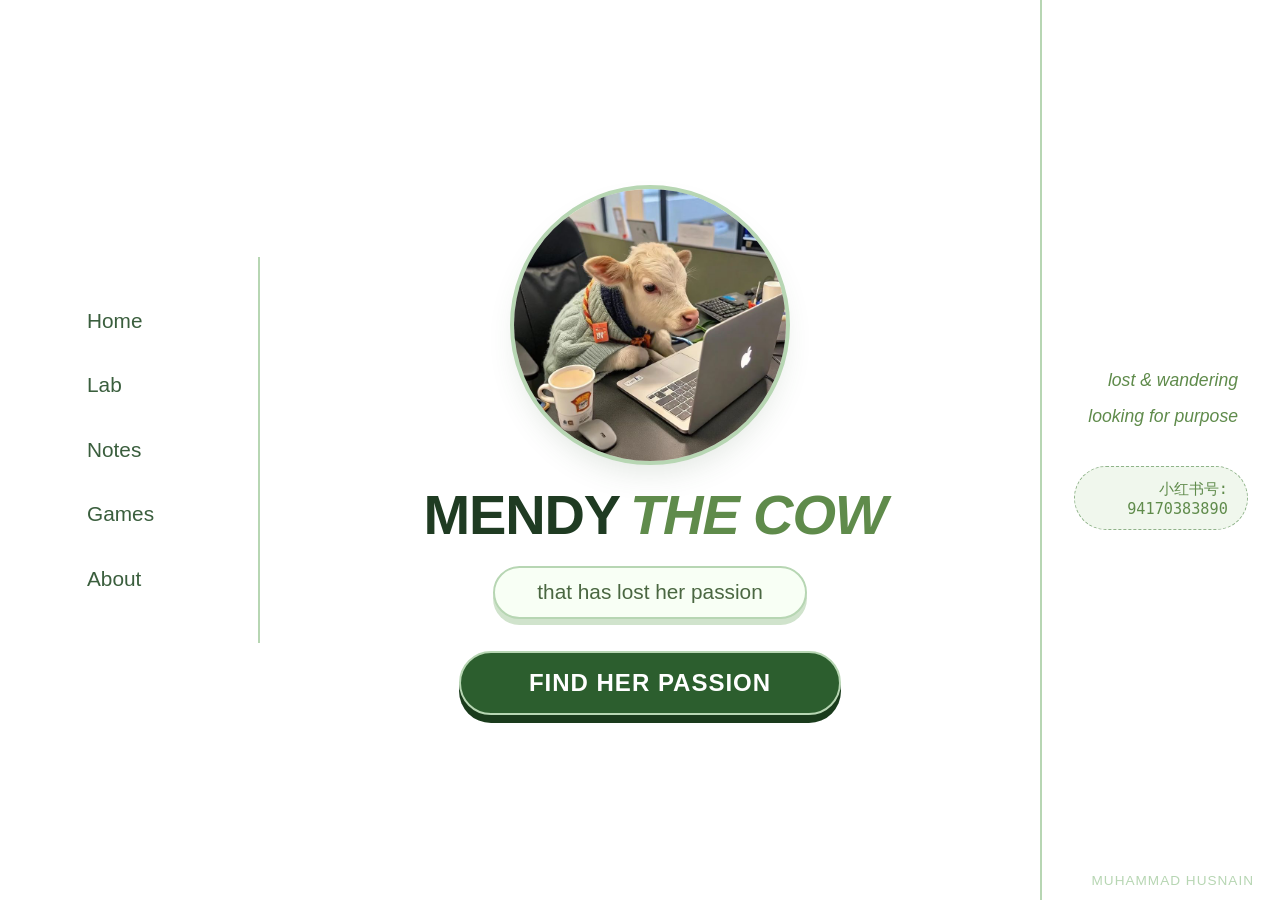
==== index.html @ cbef3d96 "Update index.html" ====
<!DOCTYPE html>
<html lang="en">
<head>
    <meta charset="UTF-8">
    <meta name="viewport" content="width=device-width, initial-scale=1.0">
    <title>Mendy the Cow · Lost Passion</title>
    <!-- UNIcons CDN -->
    <link rel="stylesheet" href="https://cdn.unicons.io/css/unicons.css">
    <style>
        * {
            margin: 0;
            padding: 0;
            box-sizing: border-box;
        }

        body {
            font-family: 'Inter', -apple-system, BlinkMacSystemFont, 'Segoe UI', Roboto, sans-serif;
            background: #ffffff;
            color: #2c3e2f;
            height: 100vh;
            display: flex;
            align-items: center;
            justify-content: center;
            overflow: hidden;
        }

        .main-grid {
            display: grid;
            grid-template-columns: 260px 1fr 240px;
            width: 100vw;
            max-width: 1400px;
            height: 100vh;
            align-items: center;
        }

        /* --- LEFT SIDEBAR with UNIcons --- */
        .left-nav {
            padding: 2rem 2rem 2rem 2.5rem;
            font-size: 1.3rem;
            font-weight: 500;
            line-height: 2.8;
            border-right: 2px solid #b7d6b3;
            height: fit-content;
            color: #3a5e3d;
        }

        .nav-item {
            display: flex;
            align-items: center;
            gap: 15px;
            cursor: pointer;
            transition: 0.2s;
            padding: 0.2rem 0;
            font-family: 'Inter', sans-serif;
        }

        .nav-item i {
            font-size: 1.5rem;
            color: #5f8b4b;
            transition: 0.2s;
            width: 32px;
            display: inline-flex;
            justify-content: center;
        }

        .nav-item:hover {
            color: #1f3b22;
            transform: translateX(8px);
        }

        .nav-item:hover i {
            color: #2c5e2e;
            transform: scale(1.1);
        }

        /* --- CENTER STAGE --- */
        .center-stage {
            display: flex;
            flex-direction: column;
            align-items: center;
            justify-content: center;
            text-align: center;
            padding: 1rem;
            height: 100%;
        }

        .cow-avatar-container {
            width: 280px;
            height: 280px;
            border-radius: 50%;
            background: #f0f7ed;
            display: flex;
            align-items: center;
            justify-content: center;
            margin-bottom: 1.2rem;
            border: 4px solid #b7d6b3;
            box-shadow: 0 15px 30px -8px rgba(58, 94, 61, 0.15);
            overflow: hidden;
            transition: transform 0.3s ease;
        }

        .cow-avatar-container:hover {
            transform: scale(1.02);
        }

        .cow-avatar {
            width: 100%;
            height: 100%;
            object-fit: cover;
            object-position: center 20%;
            display: block;
        }

        .mendy-name {
            font-size: 3.5rem;
            font-weight: 800;
            letter-spacing: -0.02em;
            color: #1f3b22;
            line-height: 1.1;
            margin-bottom: 0.25rem;
            text-transform: uppercase;
            display: flex;
            align-items: center;
            justify-content: center;
            gap: 10px;
        }

        .mendy-name i {
            font-size: 3rem;
            color: #b7d6b3;
            opacity: 0.6;
        }

        .mendy-name span {
            color: #5f8b4b;
            font-style: italic;
            font-weight: 600;
        }

        .description {
            max-width: 500px;
            font-size: 1.3rem;
            color: #4a6741;
            background: #f8fff5;
            padding: 0.8rem 2rem;
            border-radius: 50px;
            border: 2px solid #b7d6b3;
            margin: 1rem 0 2rem 0;
            box-shadow: 0 6px 0 #d0e3cc;
            font-weight: 500;
            display: flex;
            align-items: center;
            gap: 10px;
        }

        .description i {
            font-size: 1.4rem;
            color: #8fb389;
        }

        .passion-button {
            background: #2c5e2e;
            color: white;
            border: none;
            padding: 1rem 3.5rem;
            font-size: 1.5rem;
            font-weight: bold;
            border-radius: 50px;
            cursor: pointer;
            box-shadow: 0 8px 0 #1a3b1c;
            transition: 0.1s linear;
            letter-spacing: 1px;
            border: 2px solid #b7d6b3;
            text-transform: uppercase;
            display: flex;
            align-items: center;
            justify-content: center;
            gap: 12px;
        }

        .passion-button i {
            font-size: 1.6rem;
        }

        .passion-button:hover {
            transform: translateY(4px);
            box-shadow: 0 4px 0 #1a3b1c;
            background: #1f4b21;
        }

        /* --- RIGHT SIDEBAR with icons --- */
        .right-whitespace {
            display: flex;
            flex-direction: column;
            justify-content: center;
            align-items: flex-end;
            height: 100%;
            padding: 2rem;
            border-left: 2px solid #b7d6b3;
            color: #5f8b4b;
            font-size: 1.1rem;
            text-align: right;
            gap: 15px;
        }

        .mood-item {
            display: flex;
            align-items: center;
            gap: 10px;
            font-style: italic;
        }

        .mood-item i {
            font-size: 1.3rem;
            color: #8fb389;
            order: 1;  /* moves icon to the right since text-align is right */
        }

        .xhs-handle {
            background: #f0f7ed;
            padding: 0.7rem 1.2rem;
            border-radius: 40px;
            font-size: 0.95rem;
            border: 1px dashed #8fb389;
            margin-top: 1.5rem;
            font-style: normal;
            font-family: monospace;
            display: flex;
            align-items: center;
            gap: 10px;
        }

        .xhs-handle i {
            font-size: 1.2rem;
            color: #e4405f;  /* xiaohongshu pink/red accent */
        }

        .signature {
            position: fixed;
            bottom: 12px;
            right: 20px;
            font-size: 0.85rem;
            color: #b7d6b3;
            font-weight: 500;
            letter-spacing: 1px;
            display: flex;
            align-items: center;
            gap: 6px;
        }

        .signature i {
            font-size: 0.9rem;
            color: #8fb389;
        }

        @media (max-width: 800px) {
            .main-grid {
                grid-template-columns: 200px 1fr 140px;
            }
            .left-nav { font-size: 1.1rem; padding: 1.5rem; }
            .mendy-name { font-size: 2.5rem; }
            .cow-avatar-container { width: 200px; height: 200px; }
        }
    </style>
</head>
<body>

<div class="main-grid">
    <!-- LEFT: navigation with UNIcons -->
    <nav class="left-nav">
        <div class="nav-item">
            <i class="uil uil-estate"></i>
            <span>Home</span>
        </div>
        <div class="nav-item">
            <i class="uil uil-flask"></i>
            <span>Lab</span>
        </div>
        <div class="nav-item">
            <i class="uil uil-notes"></i>
            <span>Notes</span>
        </div>
        <div class="nav-item">
            <i class="uil uil-game-structure"></i>
            <span>Games</span>
        </div>
        <div class="nav-item">
            <i class="uil uil-info-circle"></i>
            <span>About</span>
        </div>
    </nav>

    <!-- CENTER: Mendy the Cow -->
    <div class="center-stage">
        <div class="cow-avatar-container">
            <img src="cow.jpg" alt="Mendy the Cow" class="cow-avatar">
        </div>
        <div class="mendy-name">
            <i class="uil uil-cow"></i>
            MENDY <span>THE COW</span>
        </div>
        <div class="description">
            <i class="uil uil-frown"></i>
            that has lost her passion
            <i class="uil uil-cloud-sun"></i>
        </div>
        <button class="passion-button" onclick="alert('🐄 Maybe she found it...')">
            <i class="uil uil-search"></i>
            find her passion
            <i class="uil uil-heart"></i>
        </button>
    </div>

    <!-- RIGHT: with UNIcons -->
    <div class="right-whitespace">
        <div class="mood-item">
            <span>lost & wandering</span>
            <i class="uil uil-cloud-wind"></i>
        </div>
        <div class="mood-item">
            <span>looking for purpose</span>
            <i class="uil uil-compass"></i>
        </div>
        <div class="xhs-handle">
            <i class="uil uil-camera"></i>
            小红书号: 94170383890
        </div>
    </div>
</div>

<div class="signature">
    <i class="uil uil-pen"></i>
    MUHAMMAD HUSNAIN
    <i class="uil uil-check-circle"></i>
</div>

</body>
</html>
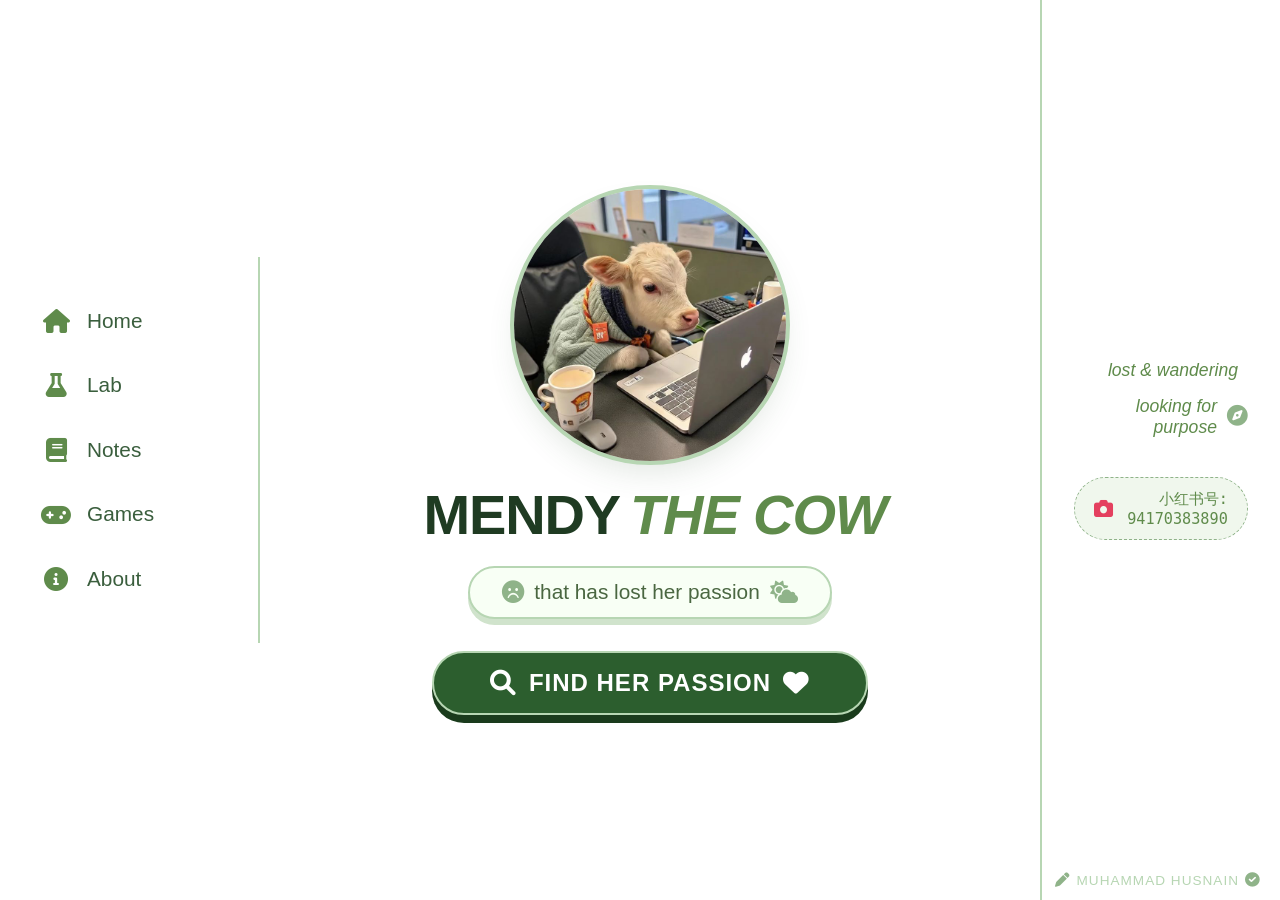
==== commit 56991961: "Update index.html" ====
--- a/index.html
+++ b/index.html
@@ -4,8 +4,8 @@
     <meta charset="UTF-8">
     <meta name="viewport" content="width=device-width, initial-scale=1.0">
     <title>Mendy the Cow · Lost Passion</title>
-    <!-- UNIcons CDN -->
-    <link rel="stylesheet" href="https://cdn.unicons.io/css/unicons.css">
+    <!-- Font Awesome CDN (more reliable) -->
+    <link rel="stylesheet" href="https://cdnjs.cloudflare.com/ajax/libs/font-awesome/6.0.0-beta3/css/all.min.css">
     <style>
         * {
             margin: 0;
@@ -33,7 +33,7 @@
             align-items: center;
         }
 
-        /* --- LEFT SIDEBAR with UNIcons --- */
+        /* --- LEFT SIDEBAR with Font Awesome --- */
         .left-nav {
             padding: 2rem 2rem 2rem 2.5rem;
             font-size: 1.3rem;
@@ -213,7 +213,7 @@
         .mood-item i {
             font-size: 1.3rem;
             color: #8fb389;
-            order: 1;  /* moves icon to the right since text-align is right */
+            order: 1;
         }
 
         .xhs-handle {
@@ -232,7 +232,7 @@
 
         .xhs-handle i {
             font-size: 1.2rem;
-            color: #e4405f;  /* xiaohongshu pink/red accent */
+            color: #e4405f;
         }
 
         .signature {
@@ -266,26 +266,26 @@
 <body>
 
 <div class="main-grid">
-    <!-- LEFT: navigation with UNIcons -->
+    <!-- LEFT: navigation with Font Awesome -->
     <nav class="left-nav">
         <div class="nav-item">
-            <i class="uil uil-estate"></i>
+            <i class="fas fa-home"></i>
             <span>Home</span>
         </div>
         <div class="nav-item">
-            <i class="uil uil-flask"></i>
+            <i class="fas fa-flask"></i>
             <span>Lab</span>
         </div>
         <div class="nav-item">
-            <i class="uil uil-notes"></i>
+            <i class="fas fa-book"></i>
             <span>Notes</span>
         </div>
         <div class="nav-item">
-            <i class="uil uil-game-structure"></i>
+            <i class="fas fa-gamepad"></i>
             <span>Games</span>
         </div>
         <div class="nav-item">
-            <i class="uil uil-info-circle"></i>
+            <i class="fas fa-info-circle"></i>
             <span>About</span>
         </div>
     </nav>
@@ -296,42 +296,42 @@
             <img src="cow.jpg" alt="Mendy the Cow" class="cow-avatar">
         </div>
         <div class="mendy-name">
-            <i class="uil uil-cow"></i>
+            <i class="fas fa-cow"></i>
             MENDY <span>THE COW</span>
         </div>
         <div class="description">
-            <i class="uil uil-frown"></i>
+            <i class="fas fa-frown"></i>
             that has lost her passion
-            <i class="uil uil-cloud-sun"></i>
+            <i class="fas fa-cloud-sun"></i>
         </div>
         <button class="passion-button" onclick="alert('🐄 Maybe she found it...')">
-            <i class="uil uil-search"></i>
+            <i class="fas fa-search"></i>
             find her passion
-            <i class="uil uil-heart"></i>
+            <i class="fas fa-heart"></i>
         </button>
     </div>
 
-    <!-- RIGHT: with UNIcons -->
+    <!-- RIGHT: with Font Awesome -->
     <div class="right-whitespace">
         <div class="mood-item">
             <span>lost & wandering</span>
-            <i class="uil uil-cloud-wind"></i>
+            <i class="fas fa-cloud-wind"></i>
         </div>
         <div class="mood-item">
             <span>looking for purpose</span>
-            <i class="uil uil-compass"></i>
+            <i class="fas fa-compass"></i>
         </div>
         <div class="xhs-handle">
-            <i class="uil uil-camera"></i>
+            <i class="fas fa-camera"></i>
             小红书号: 94170383890
         </div>
     </div>
 </div>
 
 <div class="signature">
-    <i class="uil uil-pen"></i>
+    <i class="fas fa-pen"></i>
     MUHAMMAD HUSNAIN
-    <i class="uil uil-check-circle"></i>
+    <i class="fas fa-check-circle"></i>
 </div>
 
 </body>
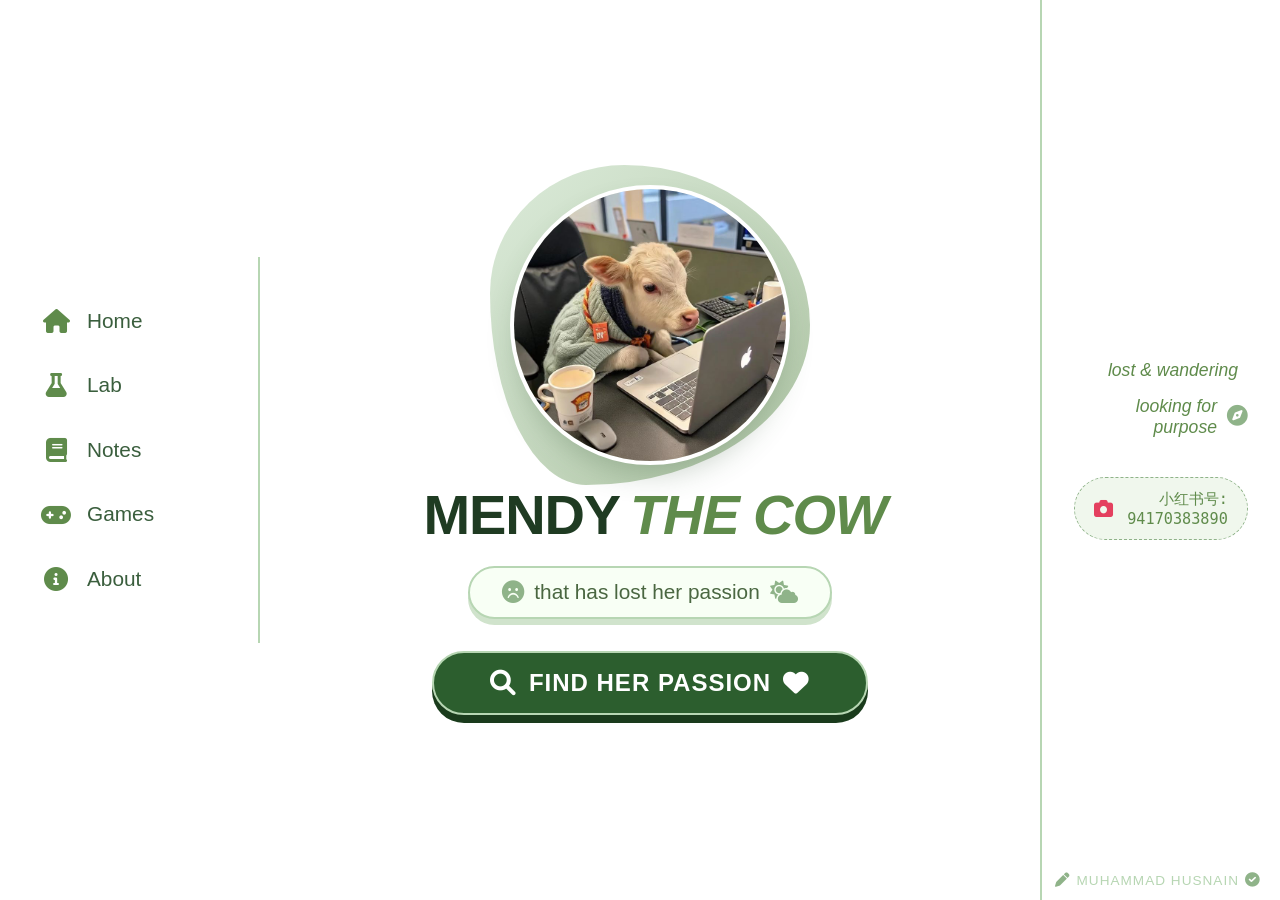
==== commit 4a358181: "Update index.html" ====
--- a/index.html
+++ b/index.html
@@ -4,7 +4,7 @@
     <meta charset="UTF-8">
     <meta name="viewport" content="width=device-width, initial-scale=1.0">
     <title>Mendy the Cow · Lost Passion</title>
-    <!-- Font Awesome CDN (more reliable) -->
+    <!-- Font Awesome CDN -->
     <link rel="stylesheet" href="https://cdnjs.cloudflare.com/ajax/libs/font-awesome/6.0.0-beta3/css/all.min.css">
     <style>
         * {
@@ -82,6 +82,43 @@
             text-align: center;
             padding: 1rem;
             height: 100%;
+            position: relative;
+        }
+
+        /* Avatar container with green splash shape behind it */
+        .avatar-wrapper {
+            position: relative;
+            margin-bottom: 1.2rem;
+            display: flex;
+            justify-content: center;
+            align-items: center;
+        }
+
+        /* Green splash shape (like in the sample GIF) */
+        .green-splash {
+            position: absolute;
+            width: 320px;
+            height: 320px;
+            background: linear-gradient(135deg, #b7d6b3 0%, #5f8b4b 100%);
+            border-radius: 42% 58% 70% 30% / 40% 50% 50% 60%;
+            animation: morph 8s ease-in-out infinite;
+            opacity: 0.5;
+            z-index: 1;
+        }
+
+        @keyframes morph {
+            0%, 100% {
+                border-radius: 42% 58% 70% 30% / 40% 50% 50% 60%;
+            }
+            25% {
+                border-radius: 55% 45% 35% 65% / 50% 40% 60% 50%;
+            }
+            50% {
+                border-radius: 30% 70% 50% 50% / 60% 40% 60% 40%;
+            }
+            75% {
+                border-radius: 70% 30% 45% 55% / 40% 60% 40% 60%;
+            }
         }
 
         .cow-avatar-container {
@@ -92,11 +129,12 @@
             display: flex;
             align-items: center;
             justify-content: center;
-            margin-bottom: 1.2rem;
-            border: 4px solid #b7d6b3;
-            box-shadow: 0 15px 30px -8px rgba(58, 94, 61, 0.15);
+            border: 4px solid #ffffff;
+            box-shadow: 0 15px 30px -8px rgba(58, 94, 61, 0.3);
             overflow: hidden;
             transition: transform 0.3s ease;
+            position: relative;
+            z-index: 2;
         }
 
         .cow-avatar-container:hover {
@@ -123,6 +161,8 @@
             align-items: center;
             justify-content: center;
             gap: 10px;
+            position: relative;
+            z-index: 2;
         }
 
         .mendy-name i {
@@ -151,6 +191,8 @@
             display: flex;
             align-items: center;
             gap: 10px;
+            position: relative;
+            z-index: 2;
         }
 
         .description i {
@@ -176,6 +218,8 @@
             align-items: center;
             justify-content: center;
             gap: 12px;
+            position: relative;
+            z-index: 2;
         }
 
         .passion-button i {
@@ -260,6 +304,7 @@
             .left-nav { font-size: 1.1rem; padding: 1.5rem; }
             .mendy-name { font-size: 2.5rem; }
             .cow-avatar-container { width: 200px; height: 200px; }
+            .green-splash { width: 240px; height: 240px; }
         }
     </style>
 </head>
@@ -290,10 +335,14 @@
         </div>
     </nav>
 
-    <!-- CENTER: Mendy the Cow -->
+    <!-- CENTER: Mendy the Cow with green splash -->
     <div class="center-stage">
-        <div class="cow-avatar-container">
-            <img src="cow.jpg" alt="Mendy the Cow" class="cow-avatar">
+        <div class="avatar-wrapper">
+            <!-- Green splash shape behind avatar -->
+            <div class="green-splash"></div>
+            <div class="cow-avatar-container">
+                <img src="cow.jpg" alt="Mendy the Cow" class="cow-avatar">
+            </div>
         </div>
         <div class="mendy-name">
             <i class="fas fa-cow"></i>
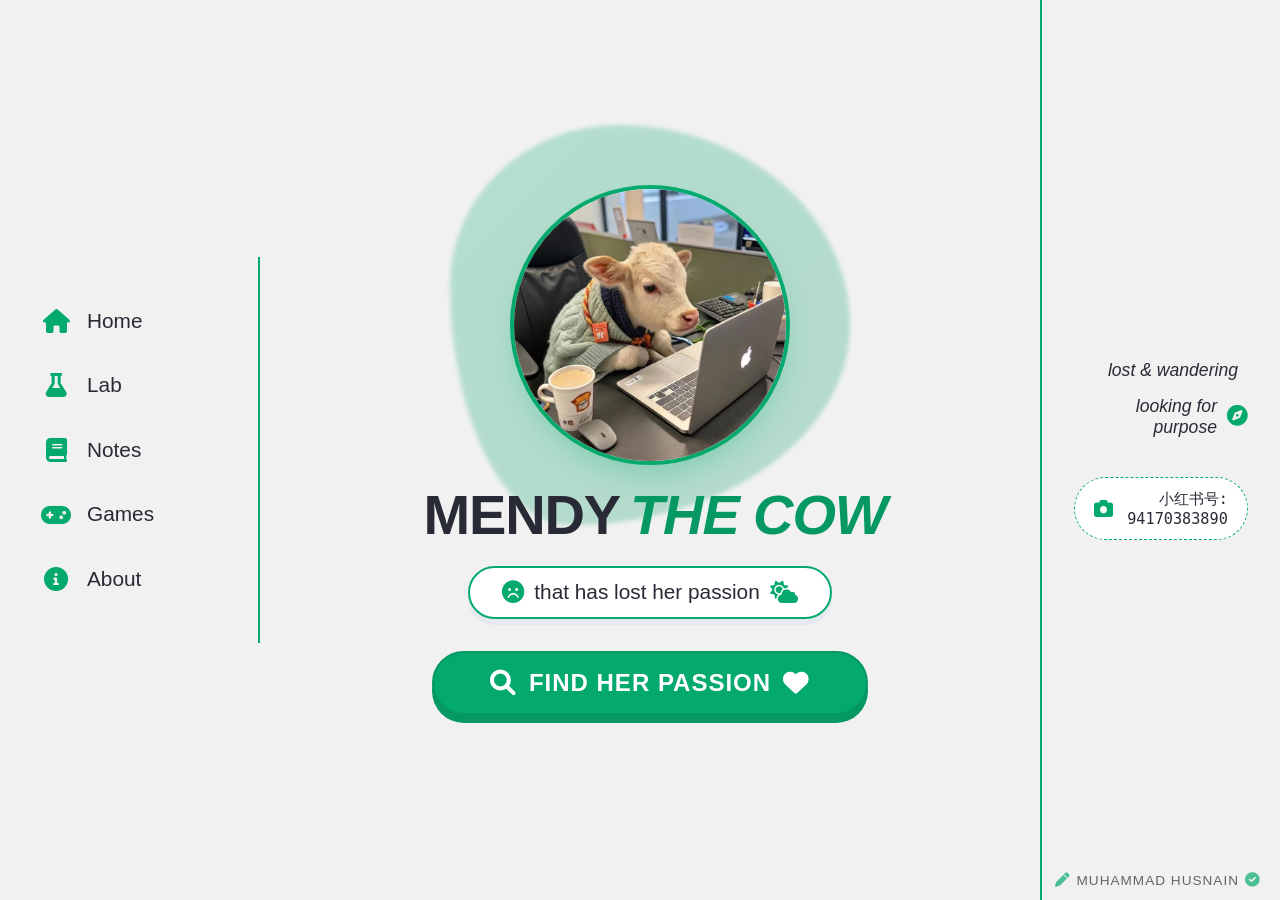
==== commit 85ce8ec3: "Update index.html" ====
--- a/index.html
+++ b/index.html
@@ -14,9 +14,9 @@
         }
 
         body {
-            font-family: 'Inter', -apple-system, BlinkMacSystemFont, 'Segoe UI', Roboto, sans-serif;
-            background: #ffffff;
-            color: #2c3e2f;
+            font-family: 'Segoe UI', 'Inter', -apple-system, BlinkMacSystemFont, sans-serif;
+            background: #f1f1f1;  /* W3Schools light gray background */
+            color: #282A35;  /* W3Schools dark blue-gray for text */
             height: 100vh;
             display: flex;
             align-items: center;
@@ -33,15 +33,15 @@
             align-items: center;
         }
 
-        /* --- LEFT SIDEBAR with Font Awesome --- */
+        /* --- LEFT SIDEBAR with W3Schools green accent --- */
         .left-nav {
             padding: 2rem 2rem 2rem 2.5rem;
             font-size: 1.3rem;
             font-weight: 500;
             line-height: 2.8;
-            border-right: 2px solid #b7d6b3;
+            border-right: 2px solid #04AA6D;  /* W3Schools green */
             height: fit-content;
-            color: #3a5e3d;
+            color: #282A35;
         }
 
         .nav-item {
@@ -51,12 +51,12 @@
             cursor: pointer;
             transition: 0.2s;
             padding: 0.2rem 0;
-            font-family: 'Inter', sans-serif;
+            font-family: 'Segoe UI', sans-serif;
         }
 
         .nav-item i {
             font-size: 1.5rem;
-            color: #5f8b4b;
+            color: #04AA6D;  /* W3Schools green for icons */
             transition: 0.2s;
             width: 32px;
             display: inline-flex;
@@ -64,12 +64,12 @@
         }
 
         .nav-item:hover {
-            color: #1f3b22;
+            color: #04AA6D;
             transform: translateX(8px);
         }
 
         .nav-item:hover i {
-            color: #2c5e2e;
+            color: #059862;  /* darker green on hover */
             transform: scale(1.1);
         }
 
@@ -85,7 +85,7 @@
             position: relative;
         }
 
-        /* Avatar container with green splash shape behind it */
+        /* Avatar container with larger green splash behind it */
         .avatar-wrapper {
             position: relative;
             margin-bottom: 1.2rem;
@@ -94,16 +94,17 @@
             align-items: center;
         }
 
-        /* Green splash shape (like in the sample GIF) */
+        /* Bigger green splash shape (increased size) */
         .green-splash {
             position: absolute;
-            width: 320px;
-            height: 320px;
-            background: linear-gradient(135deg, #b7d6b3 0%, #5f8b4b 100%);
+            width: 400px;  /* Increased from 320px */
+            height: 400px; /* Increased from 320px */
+            background: linear-gradient(135deg, #04AA6D 0%, #059862 100%); /* W3Schools green gradient */
             border-radius: 42% 58% 70% 30% / 40% 50% 50% 60%;
-            animation: morph 8s ease-in-out infinite;
-            opacity: 0.5;
+            animation: morph 10s ease-in-out infinite;
+            opacity: 0.25; /* More subtle to match W3Schools clean style */
             z-index: 1;
+            filter: blur(2px); /* Soft blur for that "splash" effect */
         }
 
         @keyframes morph {
@@ -114,10 +115,10 @@
                 border-radius: 55% 45% 35% 65% / 50% 40% 60% 50%;
             }
             50% {
-                border-radius: 30% 70% 50% 50% / 60% 40% 60% 40%;
+                border-radius: 60% 40% 30% 70% / 50% 60% 40% 50%;
             }
             75% {
-                border-radius: 70% 30% 45% 55% / 40% 60% 40% 60%;
+                border-radius: 35% 65% 55% 45% / 40% 50% 50% 60%;
             }
         }
 
@@ -125,12 +126,12 @@
             width: 280px;
             height: 280px;
             border-radius: 50%;
-            background: #f0f7ed;
-            display: flex;
-            align-items: center;
-            justify-content: center;
-            border: 4px solid #ffffff;
-            box-shadow: 0 15px 30px -8px rgba(58, 94, 61, 0.3);
+            background: white;
+            display: flex;
+            align-items: center;
+            justify-content: center;
+            border: 4px solid #04AA6D;  /* W3Schools green border */
+            box-shadow: 0 15px 30px -8px rgba(4, 170, 109, 0.3);
             overflow: hidden;
             transition: transform 0.3s ease;
             position: relative;
@@ -139,6 +140,7 @@
 
         .cow-avatar-container:hover {
             transform: scale(1.02);
+            border-color: #059862;
         }
 
         .cow-avatar {
@@ -153,7 +155,7 @@
             font-size: 3.5rem;
             font-weight: 800;
             letter-spacing: -0.02em;
-            color: #1f3b22;
+            color: #282A35;  /* W3Schools dark text */
             line-height: 1.1;
             margin-bottom: 0.25rem;
             text-transform: uppercase;
@@ -167,12 +169,12 @@
 
         .mendy-name i {
             font-size: 3rem;
-            color: #b7d6b3;
-            opacity: 0.6;
+            color: #04AA6D;
+            opacity: 0.8;
         }
 
         .mendy-name span {
-            color: #5f8b4b;
+            color: #059862;
             font-style: italic;
             font-weight: 600;
         }
@@ -180,13 +182,13 @@
         .description {
             max-width: 500px;
             font-size: 1.3rem;
-            color: #4a6741;
-            background: #f8fff5;
+            color: #282A35;
+            background: white;
             padding: 0.8rem 2rem;
             border-radius: 50px;
-            border: 2px solid #b7d6b3;
+            border: 2px solid #04AA6D;
             margin: 1rem 0 2rem 0;
-            box-shadow: 0 6px 0 #d0e3cc;
+            box-shadow: 0 6px 0 #e7e9f2;  /* W3Schools light shadow */
             font-weight: 500;
             display: flex;
             align-items: center;
@@ -197,11 +199,11 @@
 
         .description i {
             font-size: 1.4rem;
-            color: #8fb389;
+            color: #04AA6D;
         }
 
         .passion-button {
-            background: #2c5e2e;
+            background: #04AA6D;  /* W3Schools "Try it Yourself" green */
             color: white;
             border: none;
             padding: 1rem 3.5rem;
@@ -209,10 +211,10 @@
             font-weight: bold;
             border-radius: 50px;
             cursor: pointer;
-            box-shadow: 0 8px 0 #1a3b1c;
+            box-shadow: 0 8px 0 #059862;
             transition: 0.1s linear;
             letter-spacing: 1px;
-            border: 2px solid #b7d6b3;
+            border: 2px solid #059862;
             text-transform: uppercase;
             display: flex;
             align-items: center;
@@ -228,11 +230,11 @@
 
         .passion-button:hover {
             transform: translateY(4px);
-            box-shadow: 0 4px 0 #1a3b1c;
-            background: #1f4b21;
-        }
-
-        /* --- RIGHT SIDEBAR with icons --- */
+            box-shadow: 0 4px 0 #035f44;
+            background: #059862;
+        }
+
+        /* --- RIGHT SIDEBAR with W3Schools style --- */
         .right-whitespace {
             display: flex;
             flex-direction: column;
@@ -240,8 +242,8 @@
             align-items: flex-end;
             height: 100%;
             padding: 2rem;
-            border-left: 2px solid #b7d6b3;
-            color: #5f8b4b;
+            border-left: 2px solid #04AA6D;
+            color: #282A35;
             font-size: 1.1rem;
             text-align: right;
             gap: 15px;
@@ -256,16 +258,16 @@
 
         .mood-item i {
             font-size: 1.3rem;
-            color: #8fb389;
+            color: #04AA6D;
             order: 1;
         }
 
         .xhs-handle {
-            background: #f0f7ed;
+            background: white;
             padding: 0.7rem 1.2rem;
             border-radius: 40px;
             font-size: 0.95rem;
-            border: 1px dashed #8fb389;
+            border: 1px dashed #04AA6D;
             margin-top: 1.5rem;
             font-style: normal;
             font-family: monospace;
@@ -276,7 +278,7 @@
 
         .xhs-handle i {
             font-size: 1.2rem;
-            color: #e4405f;
+            color: #04AA6D;
         }
 
         .signature {
@@ -284,17 +286,18 @@
             bottom: 12px;
             right: 20px;
             font-size: 0.85rem;
-            color: #b7d6b3;
+            color: #282A35;
             font-weight: 500;
             letter-spacing: 1px;
             display: flex;
             align-items: center;
             gap: 6px;
+            opacity: 0.7;
         }
 
         .signature i {
             font-size: 0.9rem;
-            color: #8fb389;
+            color: #04AA6D;
         }
 
         @media (max-width: 800px) {
@@ -304,14 +307,14 @@
             .left-nav { font-size: 1.1rem; padding: 1.5rem; }
             .mendy-name { font-size: 2.5rem; }
             .cow-avatar-container { width: 200px; height: 200px; }
-            .green-splash { width: 240px; height: 240px; }
+            .green-splash { width: 300px; height: 300px; }
         }
     </style>
 </head>
 <body>
 
 <div class="main-grid">
-    <!-- LEFT: navigation with Font Awesome -->
+    <!-- LEFT: navigation with W3Schools style -->
     <nav class="left-nav">
         <div class="nav-item">
             <i class="fas fa-home"></i>
@@ -335,10 +338,10 @@
         </div>
     </nav>
 
-    <!-- CENTER: Mendy the Cow with green splash -->
+    <!-- CENTER: Mendy the Cow with larger green splash -->
     <div class="center-stage">
         <div class="avatar-wrapper">
-            <!-- Green splash shape behind avatar -->
+            <!-- Bigger green splash shape behind avatar -->
             <div class="green-splash"></div>
             <div class="cow-avatar-container">
                 <img src="cow.jpg" alt="Mendy the Cow" class="cow-avatar">
@@ -353,14 +356,14 @@
             that has lost her passion
             <i class="fas fa-cloud-sun"></i>
         </div>
-        <button class="passion-button" onclick="alert('🐄 Maybe she found it...')">
+        <button class="passion-button" onclick="alert('🐄 Moo! Maybe she found it on W3Schools...')">
             <i class="fas fa-search"></i>
             find her passion
             <i class="fas fa-heart"></i>
         </button>
     </div>
 
-    <!-- RIGHT: with Font Awesome -->
+    <!-- RIGHT: with W3Schools style -->
     <div class="right-whitespace">
         <div class="mood-item">
             <span>lost & wandering</span>
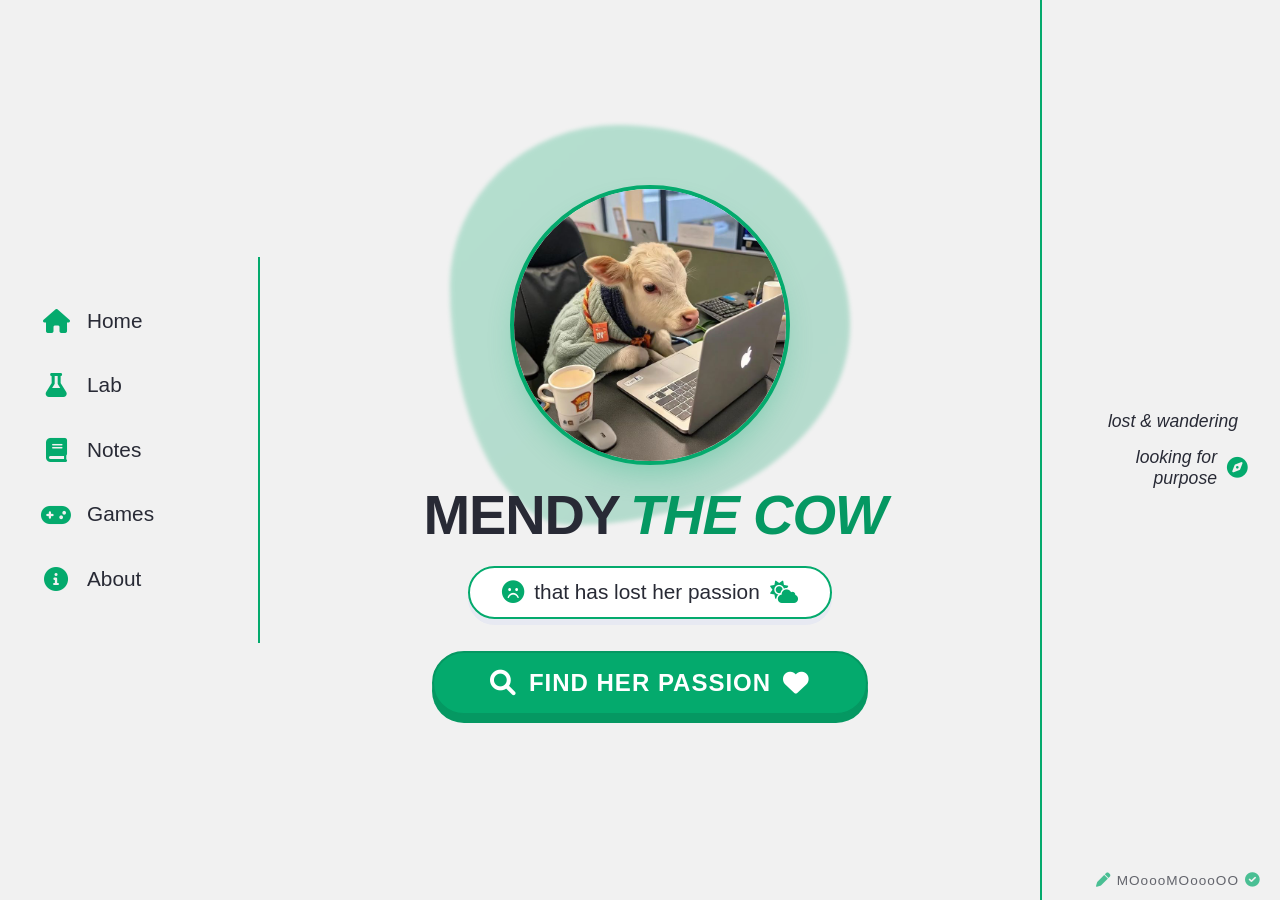
==== commit d5861195: "Update index.html" ====
--- a/index.html
+++ b/index.html
@@ -373,16 +373,13 @@
             <span>looking for purpose</span>
             <i class="fas fa-compass"></i>
         </div>
-        <div class="xhs-handle">
-            <i class="fas fa-camera"></i>
-            小红书号: 94170383890
-        </div>
+      
     </div>
 </div>
 
 <div class="signature">
     <i class="fas fa-pen"></i>
-    MUHAMMAD HUSNAIN
+  MOoooMOoooOO
     <i class="fas fa-check-circle"></i>
 </div>
 
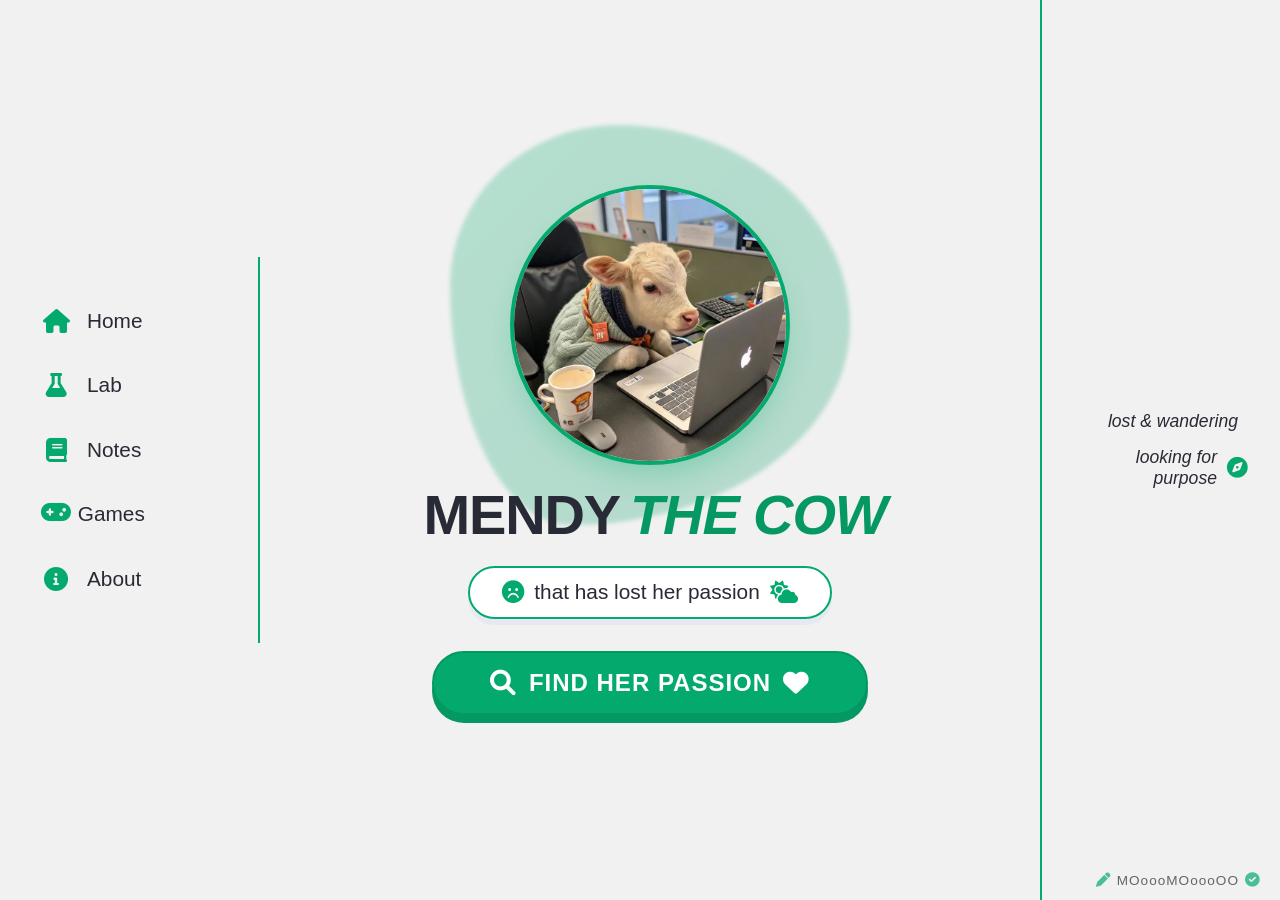
==== commit 2448d232: "Update index.html" ====
--- a/index.html
+++ b/index.html
@@ -329,8 +329,10 @@
             <span>Notes</span>
         </div>
         <div class="nav-item">
+        <a href="games.html" style="text-decoration: none; color: inherit;">
             <i class="fas fa-gamepad"></i>
             <span>Games</span>
+        </a>
         </div>
         <div class="nav-item">
             <i class="fas fa-info-circle"></i>
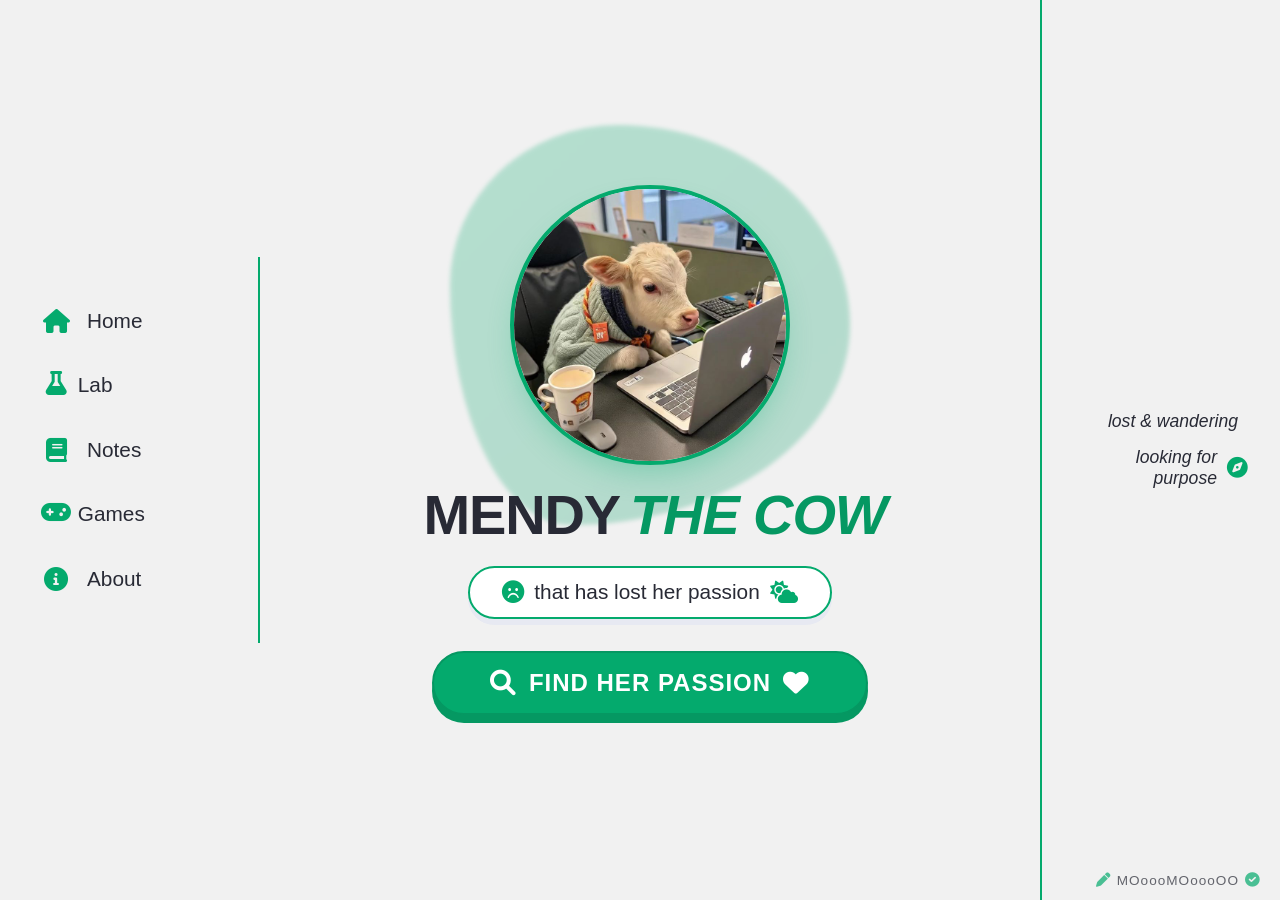
==== commit efbaddda: "Update index.html" ====
--- a/index.html
+++ b/index.html
@@ -321,8 +321,10 @@
             <span>Home</span>
         </div>
         <div class="nav-item">
+              <a href="labs.html" style="text-decoration: none; color: inherit;">
             <i class="fas fa-flask"></i>
             <span>Lab</span>
+              </a>
         </div>
         <div class="nav-item">
             <i class="fas fa-book"></i>
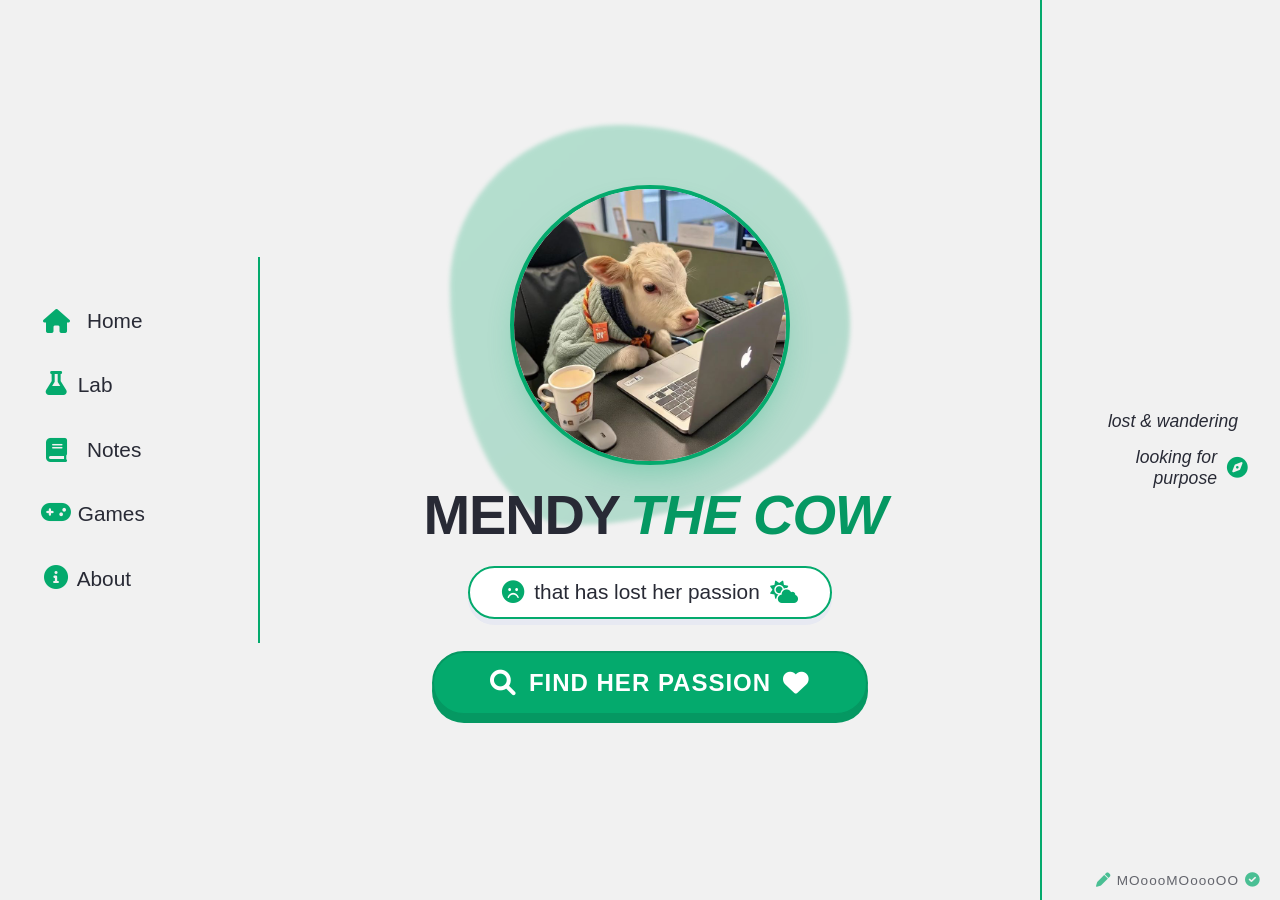
==== commit 21a6c4f7: "Update index.html" ====
--- a/index.html
+++ b/index.html
@@ -337,8 +337,10 @@
         </a>
         </div>
         <div class="nav-item">
+        <a href="about.html" style="text-decoration: none; color: inherit;">
             <i class="fas fa-info-circle"></i>
             <span>About</span>
+        </a>
         </div>
     </nav>
 
